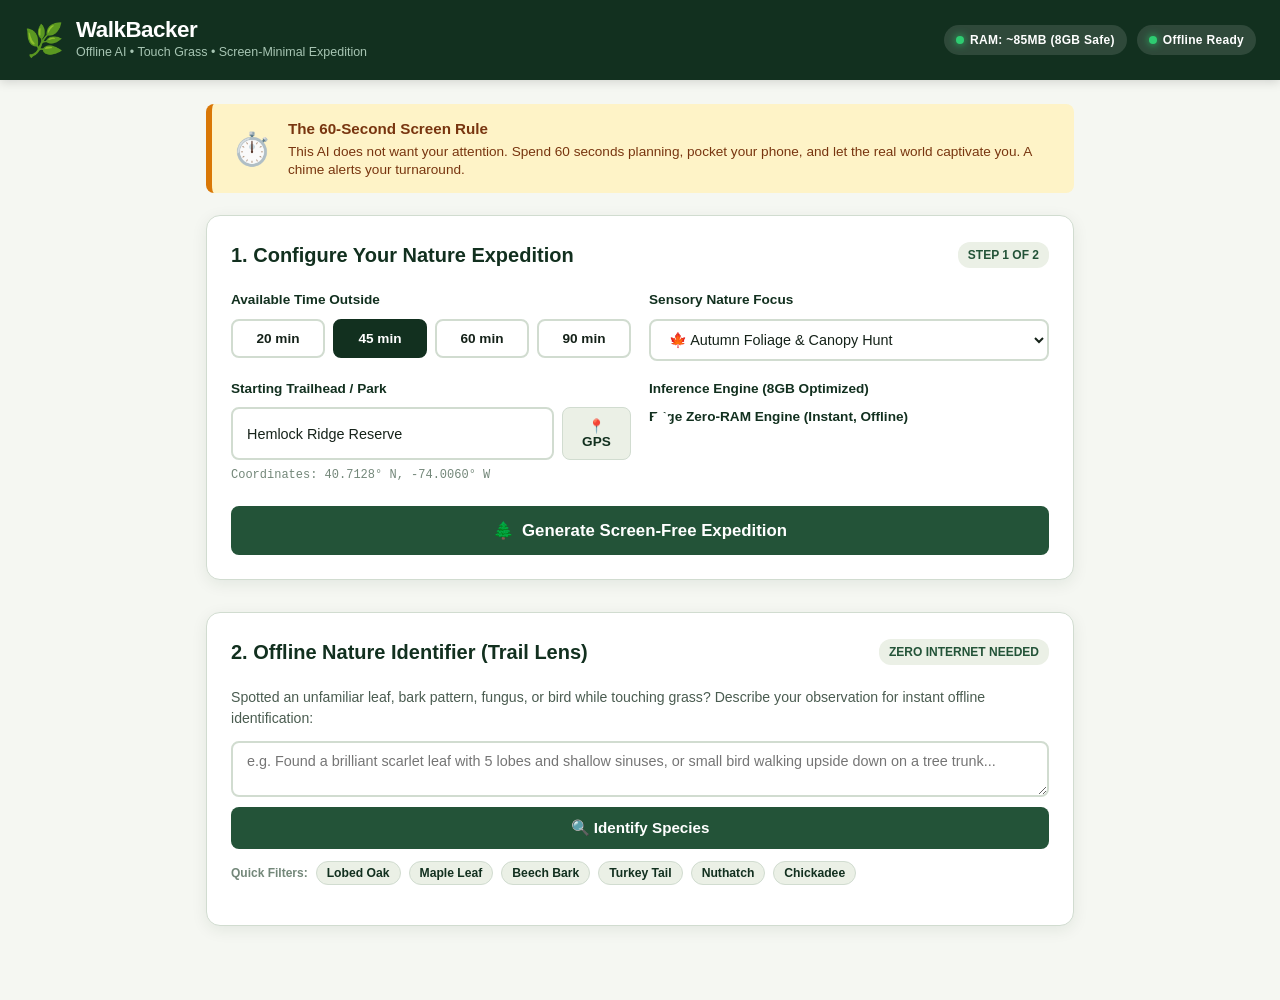
==== frontend/index.html @ 1accf00d "feat: complete WalkBacker Touch Grass offline AI expedition agent" ====
<!DOCTYPE html>
<html lang="en">
<head>
  <meta charset="UTF-8">
  <meta name="viewport" content="width=device-width, initial-scale=1.0, maximum-scale=1.0, user-scalable=no">
  <title>WalkBacker — Touch Grass Offline AI</title>
  <link rel="stylesheet" href="css/style.css">
  <link rel="icon" href="data:image/svg+xml,<svg xmlns=%22http://www.w3.org/2000/svg%22 viewBox=%220 0 100 100%22><text y=%22.9em%22 font-size=%2290%22>🌿</text></svg>">
</head>
<body>

  <!-- Top Ambient Banner -->
  <header class="app-header">
    <div class="logo-area">
      <span class="logo-icon">🌿</span>
      <div class="logo-text">
        <h1>WalkBacker</h1>
        <p class="tagline">Offline AI • Touch Grass • Screen-Minimal Expedition</p>
      </div>
    </div>
    <div class="header-status">
      <div class="status-pill ram-pill" id="ramPill" title="Local Memory Footprint">
        <span class="dot green"></span>
        <span id="ramText">RAM: ~85MB (8GB Safe)</span>
      </div>
      <div class="status-pill offline-pill" title="100% Offline Capable">
        <span class="dot green"></span>
        <span>Offline Ready</span>
      </div>
    </div>
  </header>

  <!-- Main Container -->
  <main class="main-container">

    <!-- Screen-Minimization Philosophy Banner -->
    <section class="screen-rule-card">
      <div class="rule-icon">⏱️</div>
      <div class="rule-content">
        <h3>The 60-Second Screen Rule</h3>
        <p>This AI does not want your attention. Spend 60 seconds planning, pocket your phone, and let the real world captivate you. A chime alerts your turnaround.</p>
      </div>
    </section>

    <!-- Expedition Setup Form -->
    <section class="card setup-card" id="setupSection">
      <div class="section-header">
        <h2>1. Configure Your Nature Expedition</h2>
        <span class="step-badge">Step 1 of 2</span>
      </div>

      <div class="form-grid">
        <!-- Duration Selector -->
        <div class="form-group">
          <label for="durationSelect">Available Time Outside</label>
          <div class="pill-selector" id="durationPills">
            <button type="button" class="pill-btn" data-min="20">20 min</button>
            <button type="button" class="pill-btn active" data-min="45">45 min</button>
            <button type="button" class="pill-btn" data-min="60">60 min</button>
            <button type="button" class="pill-btn" data-min="90">90 min</button>
          </div>
          <input type="hidden" id="durationMinutes" value="45">
        </div>

        <!-- Nature Vibe Selector -->
        <div class="form-group">
          <label for="vibeSelect">Sensory Nature Focus</label>
          <select id="vibeSelect" class="custom-select">
            <option value="autumn_foliage" selected>🍁 Autumn Foliage & Canopy Hunt</option>
            <option value="mindful_birding">🐦 Trailside Acoustic Birding & Silence</option>
            <option value="secret_greenway">🌿 Micro-Adventure Urban Greenway</option>
            <option value="sunset_golden_hour">🌅 Twilight Horizon & Golden Glow</option>
          </select>
        </div>

        <!-- Location Coordinates / Name -->
        <div class="form-group">
          <label for="locationName">Starting Trailhead / Park</label>
          <div class="input-with-btn">
            <input type="text" id="locationName" value="Hemlock Ridge Reserve" placeholder="e.g. Oak Hollow Park">
            <button type="button" id="btnGetGPS" class="btn-secondary" title="Use current GPS">📍 GPS</button>
          </div>
          <div class="coords-display" id="coordsDisplay">Coordinates: 40.7128° N, -74.0060° W</div>
        </div>

        <!-- Engine Preference -->
        <div class="form-group">
          <label>Inference Engine (8GB Optimized)</label>
          <div class="toggle-group">
            <label class="toggle-label">
              <input type="checkbox" id="neuralToggle">
              <span class="toggle-slider"></span>
              <span class="toggle-text" id="toggleLabel">Edge Zero-RAM Engine (Instant, Offline)</span>
            </label>
          </div>
        </div>
      </div>

      <button type="button" id="btnPlanExpedition" class="btn-primary btn-large">
        <span class="btn-icon">🌲</span> Generate Screen-Free Expedition
      </button>
    </section>

    <!-- Expedition Active View (Hidden until planned) -->
    <section class="card active-expedition-card hidden" id="activeExpeditionSection">
      
      <!-- Top Action Bar -->
      <div class="expedition-toolbar">
        <button type="button" id="btnPocketMode" class="btn-dark">🕶️ Pocket Mode (E-Ink)</button>
        <button type="button" id="btnAudioCue" class="btn-audio">🎧 Spoken Audio Guide</button>
        <button type="button" id="btnNewExpedition" class="btn-outline">↩ New Plan</button>
      </div>

      <!-- Pocket Field Card (Designed to screenshot or read in 30s) -->
      <article class="pocket-field-card" id="pocketFieldCard">
        <div class="card-header-band">
          <span class="field-card-tag">POCKET FIELD CARD</span>
          <span class="field-card-time" id="cardDuration">45 MIN EXPEDITION</span>
        </div>

        <h2 id="cardTitle" class="card-main-title">🍁 Autumn Foliage & Canopy Hunt</h2>
        <div class="card-subtitle" id="cardLocation">Starting: Hemlock Ridge Reserve</div>

        <!-- Turnaround Countdown Ribbon -->
        <div class="turnaround-ribbon">
          <div class="ribbon-item">
            <span class="label">Turnaround At</span>
            <span class="value" id="turnaroundClock">--:--</span>
          </div>
          <div class="ribbon-divider"></div>
          <div class="ribbon-item">
            <span class="label">Max Radius</span>
            <span class="value" id="maxRadiusKm">-- km</span>
          </div>
          <div class="ribbon-divider"></div>
          <div class="ribbon-item">
            <span class="label">WalkBack Bearing</span>
            <span class="value highlight" id="returnBearingVal">--° SW</span>
          </div>
        </div>

        <!-- Sensory Touch-Grass Missions -->
        <div class="missions-container">
          <h4 class="missions-title">👁️ Tactile Grounding Missions (No Screen Needed):</h4>
          <ol class="missions-list" id="missionsList">
            <!-- Dynamically populated -->
          </ol>
        </div>

        <!-- Target Botanical / Wildlife Feature -->
        <div class="species-highlight" id="speciesHighlight">
          <div class="species-icon">🍂</div>
          <div class="species-text">
            <strong id="speciesCommon">Sugar Maple</strong> <em id="speciesScientific">(Acer saccharum)</em>
            <p id="speciesCue">Hold a fallen leaf against the sun to observe clear translucent veins.</p>
          </div>
        </div>

        <div class="card-footer-tip">
          <span>📵 Tip: Put device away now. The audio chime sounds when it's time to turn back.</span>
        </div>
      </article>

      <!-- WalkBacker Compass & Trailhead Radar -->
      <div class="radar-grid">
        <!-- Live WalkBack Compass -->
        <div class="compass-box">
          <h4>🧭 WalkBacker Compass</h4>
          <p class="compass-hint">Points directly to Trailhead Base</p>
          <div class="compass-container">
            <div class="compass-dial" id="compassDial">
              <div class="compass-arrow" id="compassArrow"></div>
              <div class="cardinal-marker n">N</div>
              <div class="cardinal-marker e">E</div>
              <div class="cardinal-marker s">S</div>
              <div class="cardinal-marker w">W</div>
            </div>
          </div>
          <div class="compass-readout">
            <div class="bearing-big" id="bearingHeading">235°</div>
            <div class="cardinal-big" id="cardinalHeading">SW</div>
          </div>
          <div class="distance-home" id="distanceHome">Distance to Base: <strong>0 m</strong></div>
        </div>

        <!-- Breadcrumb Tracker & Dead Reckoning Controls -->
        <div class="breadcrumb-box">
          <h4>📍 Live Breadcrumb Tracker</h4>
          <p class="tracker-hint">Continuous on-device path recording</p>
          <div class="tracker-stats">
            <div class="stat-cell">
              <span class="stat-num" id="statDistance">0.0</span>
              <span class="stat-unit">km Walked</span>
            </div>
            <div class="stat-cell">
              <span class="stat-num" id="statCrumbs">1</span>
              <span class="stat-unit">Waypoints</span>
            </div>
            <div class="stat-cell">
              <span class="stat-num" id="statTimeRemaining">22</span>
              <span class="stat-unit">Min Outbound</span>
            </div>
          </div>

          <div class="trail-action-buttons">
            <button type="button" id="btnDropCrumb" class="btn-secondary">📌 Drop Breadcrumb</button>
            <button type="button" id="btnExportGPX" class="btn-secondary">💾 Export GPX</button>
            <button type="button" id="btnExportGeoJSON" class="btn-secondary">🗺️ GeoJSON</button>
          </div>

          <!-- Breadcrumb history list -->
          <div class="breadcrumb-trail-log" id="trailLog">
            <div class="log-entry">📍 Trailhead Base recorded</div>
          </div>
        </div>
      </div>

      <!-- Chain of Thought Transparency Viewer -->
      <details class="cot-transparency-card" id="cotDetails">
        <summary class="cot-summary">
          <span class="cot-title">🧠 View AI Chain of Thought (Reasoning Steps)</span>
          <span class="cot-tag">Context Retained</span>
        </summary>
        <div class="cot-body" id="cotBody">
          <!-- Populated dynamically with step1, step2, step3, step4 -->
        </div>
      </details>
    </section>

    <!-- Offline Nature Identifier (Trail Lens) -->
    <section class="card nature-lens-card" id="natureLensSection">
      <div class="section-header">
        <h2>2. Offline Nature Identifier (Trail Lens)</h2>
        <span class="offline-badge">Zero Internet Needed</span>
      </div>
      <p class="lens-desc">Spotted an unfamiliar leaf, bark pattern, fungus, or bird while touching grass? Describe your observation for instant offline identification:</p>

      <div class="lens-input-box">
        <textarea id="natureInput" rows="2" placeholder="e.g. Found a brilliant scarlet leaf with 5 lobes and shallow sinuses, or small bird walking upside down on a tree trunk..."></textarea>
        <button type="button" id="btnIdentify" class="btn-primary">🔍 Identify Species</button>
      </div>

      <!-- Quick Trait Pills -->
      <div class="quick-traits">
        <span class="traits-label">Quick Filters:</span>
        <button type="button" class="trait-tag" data-trait="lobed oak leaf">Lobed Oak</button>
        <button type="button" class="trait-tag" data-trait="palmate maple leaf">Maple Leaf</button>
        <button type="button" class="trait-tag" data-trait="smooth beech bark">Beech Bark</button>
        <button type="button" class="trait-tag" data-trait="turkey tail bracket">Turkey Tail</button>
        <button type="button" class="trait-tag" data-trait="upside down bird nuthatch">Nuthatch</button>
        <button type="button" class="trait-tag" data-trait="black cap chickadee">Chickadee</button>
      </div>

      <!-- Lens Identification Result Box -->
      <div class="lens-result-box hidden" id="lensResult">
        <!-- Injected dynamically -->
      </div>
    </section>

  </main>

  <!-- Pocket Mode Dark Overlay (For in-the-pocket / battery saver) -->
  <div class="pocket-overlay hidden" id="pocketOverlay">
    <div class="pocket-overlay-inner">
      <div class="pocket-top">
        <span class="pocket-time" id="overlayClock">12:00</span>
        <button type="button" id="btnExitPocket" class="btn-exit-pocket">✕ Exit Pocket Mode</button>
      </div>
      <div class="pocket-compass-center">
        <div class="pocket-arrow" id="pocketArrow"></div>
        <div class="pocket-bearing" id="pocketBearing">235° SW</div>
        <div class="pocket-distance" id="pocketDistance">450 m to Base</div>
      </div>
      <div class="pocket-turnaround-countdown" id="pocketCountdown">
        Turnaround in: <span id="countdownMin">21:45</span>
      </div>
    </div>
  </div>

  <!-- Scripts -->
  <script src="js/audio_cue.js"></script>
  <script src="js/compass.js"></script>
  <script src="js/app.js"></script>
</body>
</html>
---- frontend/css/style.css ----
/* WalkBacker — Outdoor Minimalist & Sunlight High-Contrast Styles */
:root {
  --bg-primary: #f5f7f2;
  --bg-card: #ffffff;
  --bg-subtle: #ebf0e6;
  --text-primary: #152219;
  --text-secondary: #4a5c50;
  --text-muted: #738779;
  --forest-green: #235338;
  --forest-dark: #12301f;
  --forest-light: #3d7e57;
  --autumn-amber: #d97706;
  --autumn-rust: #b45309;
  --sky-blue: #0284c7;
  --border-color: #d1dcd0;
  --border-focus: #235338;
  --card-shadow: 0 4px 16px rgba(18, 48, 31, 0.08);
  --radius-sm: 8px;
  --radius-md: 14px;
  --radius-lg: 20px;
  --font-family: -apple-system, BlinkMacSystemFont, "Segoe UI", Roboto, Helvetica, Arial, sans-serif;
  --font-mono: ui-monospace, SFMono-Regular, Menlo, Monaco, Consolas, monospace;
}

* {
  box-sizing: border-box;
  margin: 0;
  padding: 0;
  -webkit-tap-highlight-color: transparent;
}

body {
  font-family: var(--font-family);
  background-color: var(--bg-primary);
  color: var(--text-primary);
  line-height: 1.5;
  padding-bottom: 50px;
}

/* Header */
.app-header {
  display: flex;
  justify-content: space-between;
  align-items: center;
  padding: 16px 24px;
  background-color: var(--forest-dark);
  color: #ffffff;
  box-shadow: 0 2px 10px rgba(0, 0, 0, 0.15);
}

.logo-area {
  display: flex;
  align-items: center;
  gap: 12px;
}

.logo-icon {
  font-size: 2rem;
}

.logo-text h1 {
  font-size: 1.4rem;
  font-weight: 700;
  letter-spacing: -0.5px;
  line-height: 1.1;
}

.logo-text .tagline {
  font-size: 0.78rem;
  color: #a7c5b3;
}

.header-status {
  display: flex;
  gap: 10px;
}

.status-pill {
  display: flex;
  align-items: center;
  gap: 6px;
  padding: 6px 12px;
  border-radius: 20px;
  background: rgba(255, 255, 255, 0.12);
  font-size: 0.75rem;
  font-weight: 600;
  letter-spacing: 0.3px;
}

.dot {
  width: 8px;
  height: 8px;
  border-radius: 50%;
}

.dot.green {
  background-color: #2ecc71;
  box-shadow: 0 0 8px #2ecc71;
}

/* Main Layout */
.main-container {
  max-width: 900px;
  margin: 24px auto;
  padding: 0 16px;
  display: flex;
  flex-direction: column;
  gap: 22px;
}

/* 60-Second Screen Rule Banner */
.screen-rule-card {
  display: flex;
  align-items: center;
  gap: 16px;
  background-color: #fef3c7;
  border-left: 6px solid var(--autumn-amber);
  border-radius: var(--radius-sm);
  padding: 14px 20px;
  color: #78350f;
}

.rule-icon {
  font-size: 2rem;
}

.rule-content h3 {
  font-size: 0.95rem;
  font-weight: 700;
  margin-bottom: 2px;
}

.rule-content p {
  font-size: 0.85rem;
  line-height: 1.35;
}

/* Card Base */
.card {
  background-color: var(--bg-card);
  border: 1px solid var(--border-color);
  border-radius: var(--radius-md);
  padding: 24px;
  box-shadow: var(--card-shadow);
}

.section-header {
  display: flex;
  justify-content: space-between;
  align-items: center;
  margin-bottom: 20px;
}

.section-header h2 {
  font-size: 1.25rem;
  font-weight: 700;
  color: var(--forest-dark);
}

.step-badge, .offline-badge {
  font-size: 0.75rem;
  font-weight: 700;
  background: var(--bg-subtle);
  color: var(--forest-green);
  padding: 4px 10px;
  border-radius: 12px;
  text-transform: uppercase;
}

/* Form Grid */
.form-grid {
  display: grid;
  grid-template-columns: repeat(auto-fit, minmax(280px, 1fr));
  gap: 18px;
  margin-bottom: 22px;
}

.form-group label {
  display: block;
  font-size: 0.85rem;
  font-weight: 700;
  color: var(--forest-dark);
  margin-bottom: 8px;
}

/* Pill Selector */
.pill-selector {
  display: flex;
  gap: 8px;
}

.pill-btn {
  flex: 1;
  padding: 10px 0;
  border: 2px solid var(--border-color);
  background: var(--bg-card);
  color: var(--text-primary);
  border-radius: var(--radius-sm);
  font-weight: 700;
  font-size: 0.85rem;
  cursor: pointer;
  transition: all 0.15s ease;
}

.pill-btn.active {
  background: var(--forest-dark);
  color: #ffffff;
  border-color: var(--forest-dark);
}

/* Select and Inputs */
.custom-select, input[type="text"], textarea {
  width: 100%;
  padding: 10px 14px;
  border: 2px solid var(--border-color);
  border-radius: var(--radius-sm);
  font-family: inherit;
  font-size: 0.9rem;
  color: var(--text-primary);
  background: #ffffff;
  outline: none;
  transition: border-color 0.15s;
}

.custom-select:focus, input[type="text"]:focus, textarea:focus {
  border-color: var(--border-focus);
}

.input-with-btn {
  display: flex;
  gap: 8px;
}

.coords-display {
  font-size: 0.75rem;
  font-family: var(--font-mono);
  color: var(--text-muted);
  margin-top: 6px;
}

/* Toggles */
.toggle-group {
  margin-top: 4px;
}

.toggle-label {
  display: flex;
  align-items: center;
  gap: 10px;
  cursor: pointer;
  font-size: 0.85rem;
  color: var(--text-secondary);
}

.toggle-slider {
  width: 44px;
  height: 24px;
  background-color: #cbd5e1;
  border-radius: 24px;
  position: relative;
  transition: background-color 0.2s;
}

.toggle-slider::before {
  content: "";
  position: absolute;
  width: 18px;
  height: 18px;
  left: 3px;
  top: 3px;
  background: white;
  border-radius: 50%;
  transition: transform 0.2s;
}

input[type="checkbox"]:checked + .toggle-slider {
  background-color: var(--forest-green);
}

input[type="checkbox"]:checked + .toggle-slider::before {
  transform: translateX(20px);
}

input[type="checkbox"] {
  display: none;
}

/* Buttons */
.btn-primary {
  background-color: var(--forest-green);
  color: #ffffff;
  border: none;
  border-radius: var(--radius-sm);
  padding: 12px 20px;
  font-weight: 700;
  font-size: 0.95rem;
  cursor: pointer;
  transition: background 0.15s, transform 0.05s;
}

.btn-primary:hover {
  background-color: var(--forest-dark);
}

.btn-primary:active {
  transform: scale(0.98);
}

.btn-large {
  width: 100%;
  padding: 14px;
  font-size: 1.05rem;
  display: flex;
  justify-content: center;
  align-items: center;
  gap: 8px;
}

.btn-secondary {
  background-color: var(--bg-subtle);
  border: 1px solid var(--border-color);
  color: var(--forest-dark);
  border-radius: var(--radius-sm);
  padding: 10px 14px;
  font-weight: 700;
  font-size: 0.85rem;
  cursor: pointer;
}

.btn-secondary:hover {
  background-color: #dbe4d5;
}

.btn-dark {
  background: #111827;
  color: white;
  border: none;
  border-radius: var(--radius-sm);
  padding: 8px 14px;
  font-weight: 700;
  font-size: 0.85rem;
  cursor: pointer;
}

.btn-audio {
  background: var(--autumn-rust);
  color: white;
  border: none;
  border-radius: var(--radius-sm);
  padding: 8px 14px;
  font-weight: 700;
  font-size: 0.85rem;
  cursor: pointer;
}

.btn-outline {
  background: transparent;
  border: 1px solid var(--border-color);
  color: var(--text-secondary);
  border-radius: var(--radius-sm);
  padding: 8px 14px;
  font-weight: 600;
  font-size: 0.85rem;
  cursor: pointer;
}

/* Pocket Field Card */
.pocket-field-card {
  background: #fffdf9;
  border: 2px solid #3d4a3e;
  border-radius: var(--radius-md);
  padding: 24px;
  box-shadow: 0 6px 20px rgba(0, 0, 0, 0.06);
  position: relative;
  margin-top: 16px;
}

.card-header-band {
  display: flex;
  justify-content: space-between;
  border-bottom: 2px dashed #d1dcd0;
  padding-bottom: 10px;
  margin-bottom: 14px;
}

.field-card-tag {
  font-family: var(--font-mono);
  font-weight: 800;
  letter-spacing: 1px;
  font-size: 0.75rem;
  color: var(--autumn-amber);
}

.field-card-time {
  font-size: 0.8rem;
  font-weight: 700;
  color: var(--forest-dark);
}

.card-main-title {
  font-size: 1.4rem;
  font-weight: 800;
  color: var(--forest-dark);
  margin-bottom: 4px;
}

.card-subtitle {
  font-size: 0.85rem;
  color: var(--text-muted);
  margin-bottom: 16px;
}

/* Turnaround Ribbon */
.turnaround-ribbon {
  display: flex;
  background: var(--forest-dark);
  color: #ffffff;
  border-radius: var(--radius-sm);
  padding: 12px 16px;
  margin-bottom: 18px;
}

.ribbon-item {
  flex: 1;
  display: flex;
  flex-direction: column;
  align-items: center;
}

.ribbon-item .label {
  font-size: 0.72rem;
  color: #a7c5b3;
  text-transform: uppercase;
  letter-spacing: 0.5px;
}

.ribbon-item .value {
  font-size: 1.25rem;
  font-weight: 800;
  font-family: var(--font-mono);
}

.ribbon-item .value.highlight {
  color: #38bdf8;
}

.ribbon-divider {
  width: 1px;
  background: rgba(255, 255, 255, 0.2);
}

/* Missions */
.missions-container {
  margin-bottom: 18px;
}

.missions-title {
  font-size: 0.95rem;
  font-weight: 800;
  color: var(--forest-dark);
  margin-bottom: 10px;
}

.missions-list {
  padding-left: 20px;
  display: flex;
  flex-direction: column;
  gap: 10px;
}

.missions-list li {
  font-size: 0.92rem;
  color: var(--text-primary);
  line-height: 1.4;
}

/* Species Highlight */
.species-highlight {
  display: flex;
  gap: 14px;
  align-items: center;
  background: var(--bg-subtle);
  border-left: 4px solid var(--forest-green);
  padding: 12px 16px;
  border-radius: var(--radius-sm);
  margin-bottom: 14px;
}

.species-icon {
  font-size: 1.8rem;
}

.species-text strong {
  font-size: 0.95rem;
  color: var(--forest-dark);
}

.species-text em {
  font-size: 0.82rem;
  color: var(--text-muted);
}

.species-text p {
  font-size: 0.85rem;
  color: var(--text-secondary);
  margin-top: 3px;
}

.card-footer-tip {
  font-size: 0.78rem;
  color: #854d0e;
  background: #fefce8;
  padding: 8px 12px;
  border-radius: 6px;
  text-align: center;
  font-weight: 600;
}

/* Radar & Compass Grid */
.radar-grid {
  display: grid;
  grid-template-columns: repeat(auto-fit, minmax(320px, 1fr));
  gap: 18px;
  margin-top: 20px;
}

.compass-box, .breadcrumb-box {
  background: var(--bg-card);
  border: 1px solid var(--border-color);
  border-radius: var(--radius-md);
  padding: 20px;
}

.compass-box h4, .breadcrumb-box h4 {
  font-size: 1.05rem;
  font-weight: 700;
  color: var(--forest-dark);
}

.compass-hint, .tracker-hint {
  font-size: 0.78rem;
  color: var(--text-muted);
  margin-bottom: 16px;
}

/* Compass Rose */
.compass-container {
  display: flex;
  justify-content: center;
  margin: 10px 0;
}

.compass-dial {
  width: 170px;
  height: 170px;
  border-radius: 50%;
  border: 4px solid var(--forest-dark);
  background: #fbfdf9;
  position: relative;
  display: flex;
  justify-content: center;
  align-items: center;
  box-shadow: inset 0 2px 10px rgba(0, 0, 0, 0.08);
}

.cardinal-marker {
  position: absolute;
  font-weight: 900;
  font-size: 0.85rem;
  color: var(--text-muted);
}

.cardinal-marker.n { top: 6px; color: #dc2626; }
.cardinal-marker.e { right: 8px; }
.cardinal-marker.s { bottom: 6px; }
.cardinal-marker.w { left: 8px; }

.compass-arrow {
  width: 6px;
  height: 120px;
  position: absolute;
  transform-origin: center center;
  transform: rotate(235deg);
  transition: transform 0.25s ease-out;
}

.compass-arrow::before {
  content: "";
  position: absolute;
  top: 0;
  left: -8px;
  width: 0;
  height: 0;
  border-left: 11px solid transparent;
  border-right: 11px solid transparent;
  border-bottom: 35px solid #dc2626; /* Needle tip points home */
}

.compass-arrow::after {
  content: "";
  position: absolute;
  bottom: 0;
  left: -6px;
  width: 0;
  height: 0;
  border-left: 9px solid transparent;
  border-right: 9px solid transparent;
  border-top: 25px solid #64748b;
}

.compass-readout {
  display: flex;
  justify-content: center;
  align-items: baseline;
  gap: 8px;
  margin-top: 10px;
}

.bearing-big {
  font-size: 2.2rem;
  font-weight: 900;
  font-family: var(--font-mono);
  color: var(--forest-dark);
}

.cardinal-big {
  font-size: 1.4rem;
  font-weight: 800;
  color: var(--autumn-amber);
}

.distance-home {
  text-align: center;
  font-size: 0.88rem;
  color: var(--text-secondary);
  margin-top: 4px;
}

/* Tracker Box */
.tracker-stats {
  display: flex;
  gap: 10px;
  margin-bottom: 16px;
}

.stat-cell {
  flex: 1;
  background: var(--bg-subtle);
  border-radius: var(--radius-sm);
  padding: 12px 8px;
  text-align: center;
}

.stat-num {
  display: block;
  font-size: 1.4rem;
  font-weight: 800;
  font-family: var(--font-mono);
  color: var(--forest-dark);
}

.stat-unit {
  font-size: 0.72rem;
  font-weight: 700;
  color: var(--text-muted);
}

.trail-action-buttons {
  display: flex;
  gap: 8px;
  margin-bottom: 14px;
}

.trail-action-buttons .btn-secondary {
  flex: 1;
  padding: 8px;
  font-size: 0.8rem;
}

.breadcrumb-trail-log {
  max-height: 110px;
  overflow-y: auto;
  border: 1px solid var(--border-color);
  border-radius: 6px;
  padding: 8px;
  font-size: 0.78rem;
  font-family: var(--font-mono);
  background: #fdfdfd;
}

.log-entry {
  padding: 3px 0;
  border-bottom: 1px solid #f1f5f0;
}

/* Chain of Thought Details */
.cot-transparency-card {
  margin-top: 20px;
  background: #fcfdfc;
  border: 1px solid #c8d8c6;
  border-radius: var(--radius-md);
  padding: 14px 18px;
}

.cot-summary {
  display: flex;
  justify-content: space-between;
  align-items: center;
  cursor: pointer;
  font-weight: 700;
  font-size: 0.95rem;
  color: var(--forest-dark);
}

.cot-tag {
  font-size: 0.72rem;
  background: #e2f0df;
  color: var(--forest-green);
  padding: 3px 8px;
  border-radius: 10px;
}

.cot-body {
  margin-top: 14px;
  padding-top: 14px;
  border-top: 1px dashed #c8d8c6;
  display: flex;
  flex-direction: column;
  gap: 12px;
}

.cot-step-box {
  background: #ffffff;
  border-left: 3px solid var(--forest-green);
  padding: 10px 14px;
  border-radius: 4px;
  font-size: 0.85rem;
  line-height: 1.45;
}

.cot-step-box strong {
  display: block;
  font-size: 0.88rem;
  color: var(--forest-dark);
  margin-bottom: 4px;
}

/* Offline Nature Identifier Section */
.nature-lens-card {
  margin-top: 10px;
}

.lens-desc {
  font-size: 0.88rem;
  color: var(--text-secondary);
  margin-bottom: 12px;
}

.lens-input-box {
  display: flex;
  flex-direction: column;
  gap: 10px;
  margin-bottom: 12px;
}

.quick-traits {
  display: flex;
  flex-wrap: wrap;
  gap: 8px;
  align-items: center;
  margin-bottom: 16px;
}

.traits-label {
  font-size: 0.75rem;
  font-weight: 700;
  color: var(--text-muted);
}

.trait-tag {
  background: var(--bg-subtle);
  border: 1px solid var(--border-color);
  border-radius: 14px;
  padding: 4px 10px;
  font-size: 0.76rem;
  font-weight: 600;
  color: var(--forest-dark);
  cursor: pointer;
}

.trait-tag:hover {
  background: #dbe4d5;
}

.lens-result-box {
  background: #f8faf6;
  border: 1.5px solid var(--forest-green);
  border-radius: var(--radius-sm);
  padding: 16px;
}

/* Pocket Mode Overlay */
.pocket-overlay {
  position: fixed;
  inset: 0;
  background-color: #000000;
  color: #ffffff;
  z-index: 9999;
  display: flex;
  justify-content: center;
  align-items: center;
  padding: 24px;
}

.pocket-overlay-inner {
  width: 100%;
  max-width: 400px;
  height: 90vh;
  display: flex;
  flex-direction: column;
  justify-content: space-between;
  text-align: center;
}

.pocket-top {
  display: flex;
  justify-content: space-between;
  align-items: center;
}

.pocket-time {
  font-family: var(--font-mono);
  font-size: 1.2rem;
  color: #94a3b8;
}

.btn-exit-pocket {
  background: #1e293b;
  color: #ffffff;
  border: 1px solid #475569;
  padding: 6px 12px;
  border-radius: 20px;
  font-size: 0.8rem;
  cursor: pointer;
}

.pocket-compass-center {
  display: flex;
  flex-direction: column;
  align-items: center;
  gap: 14px;
}

.pocket-arrow {
  width: 12px;
  height: 160px;
  position: relative;
  transform: rotate(235deg);
  transition: transform 0.2s ease-out;
}

.pocket-arrow::before {
  content: "";
  position: absolute;
  top: 0;
  left: -18px;
  width: 0;
  height: 0;
  border-left: 24px solid transparent;
  border-right: 24px solid transparent;
  border-bottom: 55px solid #22c55e; /* Crisp green arrow pointing home */
}

.pocket-bearing {
  font-size: 3rem;
  font-weight: 900;
  font-family: var(--font-mono);
  color: #ffffff;
}

.pocket-distance {
  font-size: 1.4rem;
  color: #94a3b8;
}

.pocket-turnaround-countdown {
  font-size: 1.2rem;
  color: #e2e8f0;
  background: #1e293b;
  padding: 14px;
  border-radius: 12px;
}

.pocket-turnaround-countdown span {
  color: #f59e0b;
  font-weight: 800;
  font-family: var(--font-mono);
}

.hidden {
  display: none !important;
}

/* Responsive adjustments */
@media (max-width: 600px) {
  .app-header {
    flex-direction: column;
    align-items: flex-start;
    gap: 10px;
  }
  .header-status {
    width: 100%;
    justify-content: space-between;
  }
  .turnaround-ribbon {
    flex-direction: column;
    gap: 10px;
  }
  .ribbon-divider {
    display: none;
  }
}
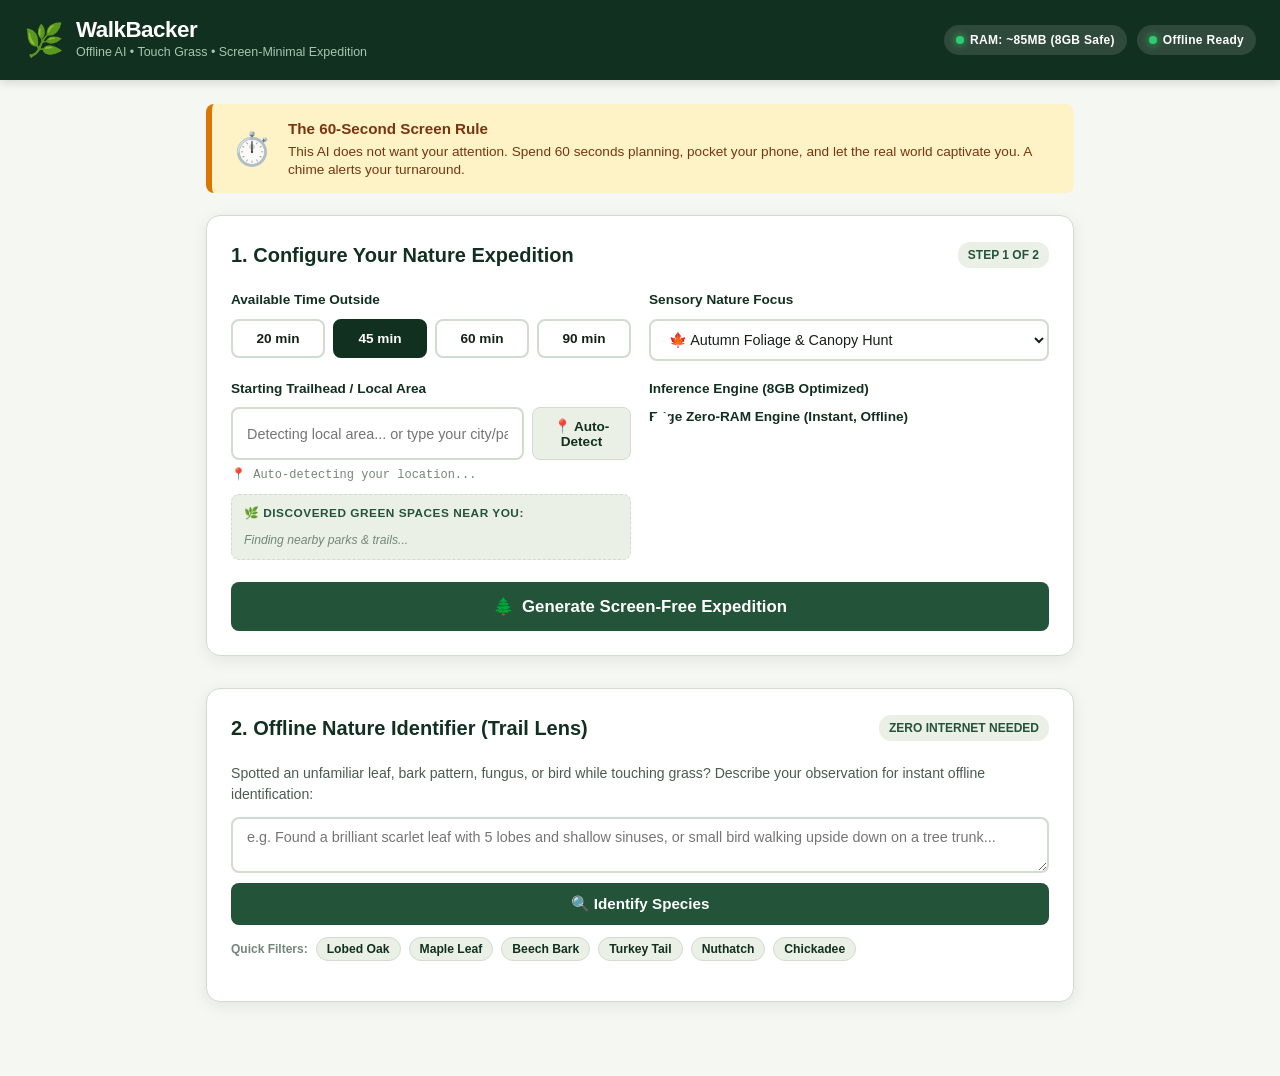
==== commit bb280c43: "feat: add automatic location detection, OSM reverse geocoding, and local green space discovery" ====
--- a/frontend/index.html
+++ b/frontend/index.html
@@ -74,13 +74,21 @@
         </div>
 
         <!-- Location Coordinates / Name -->
-        <div class="form-group">
-          <label for="locationName">Starting Trailhead / Park</label>
+        <div class="form-group location-form-group">
+          <label for="locationName">Starting Trailhead / Local Area</label>
           <div class="input-with-btn">
-            <input type="text" id="locationName" value="Hemlock Ridge Reserve" placeholder="e.g. Oak Hollow Park">
-            <button type="button" id="btnGetGPS" class="btn-secondary" title="Use current GPS">📍 GPS</button>
-          </div>
-          <div class="coords-display" id="coordsDisplay">Coordinates: 40.7128° N, -74.0060° W</div>
+            <input type="text" id="locationName" value="" placeholder="Detecting local area... or type your city/park">
+            <button type="button" id="btnGetGPS" class="btn-secondary" title="Detect GPS / IP Location">📍 Auto-Detect</button>
+          </div>
+          <div class="coords-display" id="coordsDisplay">📍 Detecting location...</div>
+          
+          <!-- Discovered Local Nature Spaces -->
+          <div class="nearby-nature-box" id="nearbyNatureBox">
+            <span class="nearby-label">🌿 Discovered Green Spaces Near You:</span>
+            <div class="nature-chips-container" id="natureChipsContainer">
+              <span class="chip-loading">Finding nearby parks & trails...</span>
+            </div>
+          </div>
         </div>
 
         <!-- Engine Preference -->
--- a/frontend/css/style.css
+++ b/frontend/css/style.css
@@ -920,3 +920,61 @@
     display: none;
   }
 }
+
+/* Nearby Nature Discovery Box */
+.nearby-nature-box {
+  margin-top: 10px;
+  background: var(--bg-subtle);
+  border: 1px dashed var(--border-color);
+  border-radius: var(--radius-sm);
+  padding: 10px 12px;
+}
+
+.nearby-label {
+  display: block;
+  font-size: 0.74rem;
+  font-weight: 700;
+  text-transform: uppercase;
+  letter-spacing: 0.5px;
+  color: var(--forest-green);
+  margin-bottom: 8px;
+}
+
+.nature-chips-container {
+  display: flex;
+  flex-wrap: wrap;
+  gap: 6px;
+}
+
+.chip-loading {
+  font-size: 0.76rem;
+  color: var(--text-muted);
+  font-style: italic;
+}
+
+.nature-chip {
+  background: #ffffff;
+  border: 1px solid var(--border-color);
+  color: var(--forest-dark);
+  font-size: 0.78rem;
+  font-weight: 600;
+  padding: 4px 10px;
+  border-radius: 14px;
+  cursor: pointer;
+  transition: all 0.15s ease;
+  display: inline-flex;
+  align-items: center;
+  gap: 4px;
+}
+
+.nature-chip:hover {
+  background: var(--forest-dark);
+  color: #ffffff;
+  border-color: var(--forest-dark);
+}
+
+.nature-chip.active {
+  background: var(--forest-green);
+  color: #ffffff;
+  border-color: var(--forest-green);
+}
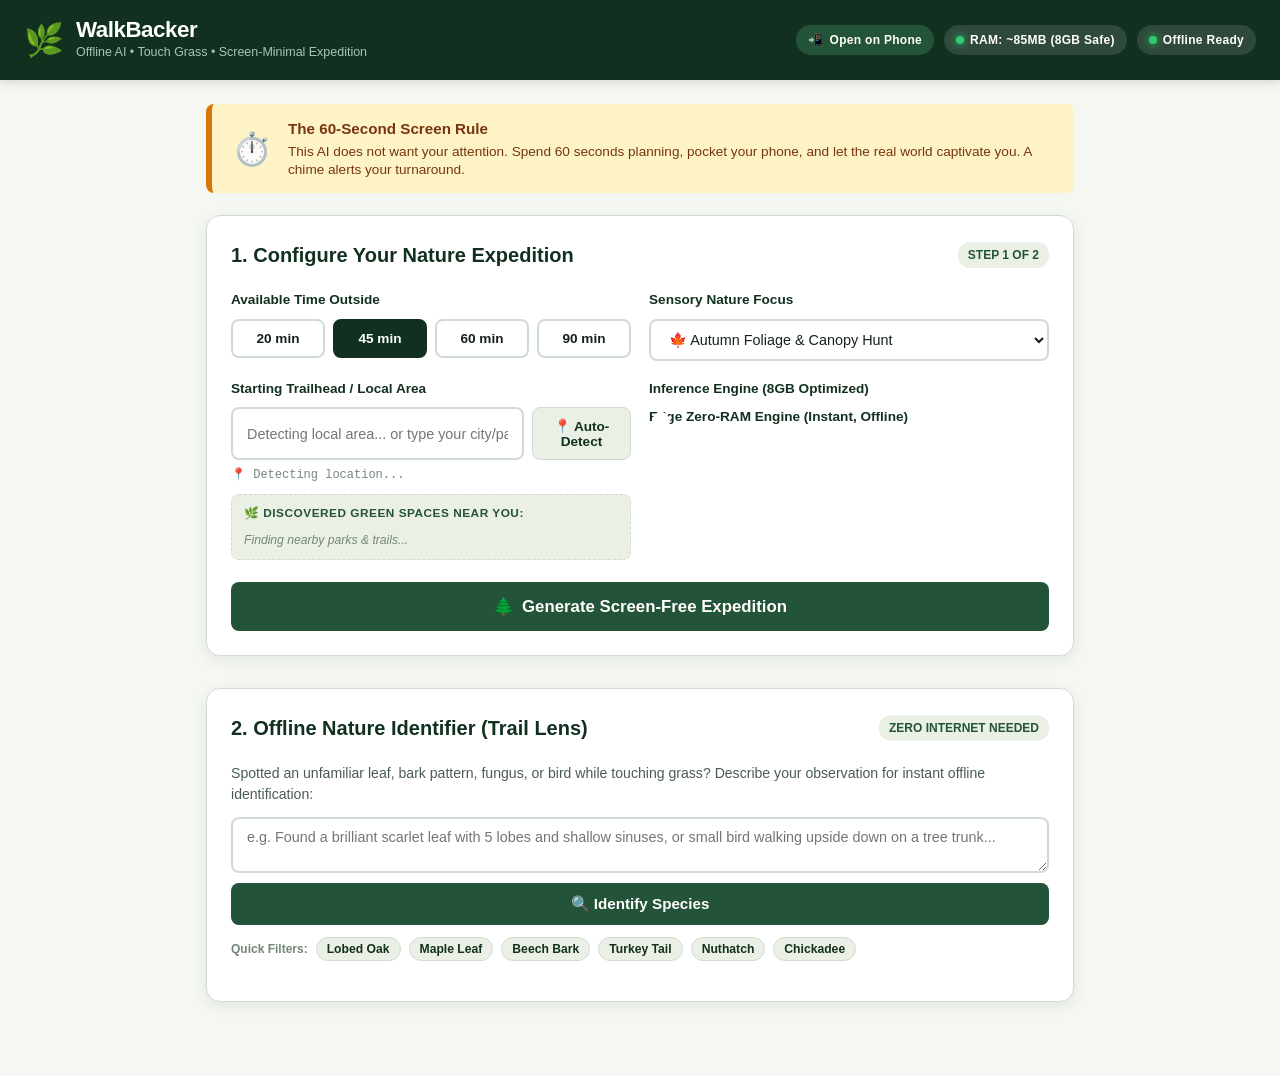
==== commit 559e8a5d: "feat: add PWA mobile offline support, phone modal, and GitHub Pages workflow" ====
--- a/frontend/index.html
+++ b/frontend/index.html
@@ -3,7 +3,9 @@
 <head>
   <meta charset="UTF-8">
   <meta name="viewport" content="width=device-width, initial-scale=1.0, maximum-scale=1.0, user-scalable=no">
+  <meta name="theme-color" content="#12301f">
   <title>WalkBacker — Touch Grass Offline AI</title>
+  <link rel="manifest" href="manifest.json">
   <link rel="stylesheet" href="css/style.css">
   <link rel="icon" href="data:image/svg+xml,<svg xmlns=%22http://www.w3.org/2000/svg%22 viewBox=%220 0 100 100%22><text y=%22.9em%22 font-size=%2290%22>🌿</text></svg>">
 </head>
@@ -19,6 +21,10 @@
       </div>
     </div>
     <div class="header-status">
+      <button type="button" class="status-pill phone-pill" id="btnOpenPhoneModal" title="Open on Mobile Phone">
+        <span>📲</span>
+        <span>Open on Phone</span>
+      </button>
       <div class="status-pill ram-pill" id="ramPill" title="Local Memory Footprint">
         <span class="dot green"></span>
         <span id="ramText">RAM: ~85MB (8GB Safe)</span>
@@ -285,7 +291,56 @@
     </div>
   </div>
 
+  <!-- Phone Sync Modal -->
+  <div class="modal-backdrop hidden" id="phoneModalBackdrop">
+    <div class="phone-modal">
+      <div class="phone-modal-header">
+        <h3>📲 Take WalkBacker on Your Phone</h3>
+        <button type="button" class="btn-close-modal" id="btnClosePhoneModal">✕</button>
+      </div>
+      <div class="phone-modal-body">
+        <p class="modal-sub">Step outside with your phone in your pocket. No laptop needed!</p>
+
+        <!-- Method 1: Local Wi-Fi / Hotspot -->
+        <div class="modal-step-card">
+          <span class="step-num">Step 1</span>
+          <div class="step-desc">
+            <strong>Connect Phone to Same Wi-Fi (or Laptop Hotspot)</strong>
+            <p>On your phone's browser, open this address:</p>
+            <div class="phone-url-pill" id="phoneUrlPill">
+              <span id="phoneLanUrl">http://10.26.136.19:8000</span>
+              <button type="button" id="btnCopyPhoneUrl" class="btn-copy">📋 Copy</button>
+            </div>
+          </div>
+        </div>
+
+        <!-- Method 2: Offline PWA Installation -->
+        <div class="modal-step-card">
+          <span class="step-num">Step 2</span>
+          <div class="step-desc">
+            <strong>Install as Native App (100% Offline in the Woods)</strong>
+            <p>Once opened on your phone:</p>
+            <ul class="modal-instructions">
+              <li><strong>Chrome / Android:</strong> Tap the 3 dots <strong>⋮</strong> &gt; <strong>"Install app"</strong> or <strong>"Add to Home screen"</strong>.</li>
+              <li><strong>Safari / iPhone:</strong> Tap the Share button <strong>⎙</strong> &gt; <strong>"Add to Home Screen"</strong>.</li>
+            </ul>
+            <div class="pwa-benefit">
+              ✓ Once installed, WalkBacker caches 100% offline. You can walk into the deep woods with <strong>zero mobile data, zero laptop connection, and airplane mode!</strong>
+            </div>
+          </div>
+        </div>
+
+        <!-- QR Code container -->
+        <div class="qr-container">
+          <img id="qrCodeImg" src="https://api.qrserver.com/v1/create-qr-code/?size=160x160&data=http://10.26.136.19:8000" alt="Scan QR Code with Phone Camera" width="160" height="160">
+          <span class="qr-caption">Point your phone camera here to open directly</span>
+        </div>
+      </div>
+    </div>
+  </div>
+
   <!-- Scripts -->
+  <script src="js/client_engine.js"></script>
   <script src="js/audio_cue.js"></script>
   <script src="js/compass.js"></script>
   <script src="js/app.js"></script>
--- a/frontend/css/style.css
+++ b/frontend/css/style.css
@@ -978,3 +978,177 @@
   color: #ffffff;
   border-color: var(--forest-green);
 }
+
+/* Phone Modal & PWA */
+.phone-pill {
+  background: var(--forest-green);
+  color: #ffffff;
+  border: none;
+  cursor: pointer;
+  transition: transform 0.1s, background 0.15s;
+}
+
+.phone-pill:hover {
+  background: var(--forest-light);
+  transform: translateY(-1px);
+}
+
+.modal-backdrop {
+  position: fixed;
+  inset: 0;
+  background: rgba(0, 0, 0, 0.65);
+  backdrop-filter: blur(4px);
+  z-index: 9990;
+  display: flex;
+  justify-content: center;
+  align-items: center;
+  padding: 16px;
+}
+
+.phone-modal {
+  background: #ffffff;
+  width: 100%;
+  max-width: 480px;
+  border-radius: var(--radius-md);
+  box-shadow: 0 10px 30px rgba(0, 0, 0, 0.25);
+  overflow: hidden;
+  max-height: 90vh;
+  display: flex;
+  flex-direction: column;
+}
+
+.phone-modal-header {
+  background: var(--forest-dark);
+  color: #ffffff;
+  padding: 16px 20px;
+  display: flex;
+  justify-content: space-between;
+  align-items: center;
+}
+
+.phone-modal-header h3 {
+  font-size: 1.1rem;
+  font-weight: 700;
+}
+
+.btn-close-modal {
+  background: transparent;
+  border: none;
+  color: #ffffff;
+  font-size: 1.2rem;
+  cursor: pointer;
+  padding: 4px;
+}
+
+.phone-modal-body {
+  padding: 20px;
+  overflow-y: auto;
+  display: flex;
+  flex-direction: column;
+  gap: 14px;
+}
+
+.modal-sub {
+  font-size: 0.88rem;
+  color: var(--text-secondary);
+}
+
+.modal-step-card {
+  display: flex;
+  gap: 12px;
+  background: var(--bg-subtle);
+  border-radius: var(--radius-sm);
+  padding: 12px;
+}
+
+.step-num {
+  font-size: 0.72rem;
+  font-weight: 800;
+  background: var(--forest-dark);
+  color: white;
+  padding: 2px 8px;
+  border-radius: 8px;
+  height: fit-content;
+  white-space: nowrap;
+}
+
+.step-desc {
+  flex: 1;
+}
+
+.step-desc strong {
+  display: block;
+  font-size: 0.9rem;
+  color: var(--forest-dark);
+  margin-bottom: 4px;
+}
+
+.step-desc p {
+  font-size: 0.8rem;
+  color: var(--text-secondary);
+  margin-bottom: 6px;
+}
+
+.phone-url-pill {
+  display: flex;
+  align-items: center;
+  justify-content: space-between;
+  background: #ffffff;
+  border: 1px solid var(--border-color);
+  padding: 6px 10px;
+  border-radius: 6px;
+  font-family: var(--font-mono);
+  font-size: 0.85rem;
+  font-weight: 700;
+  color: var(--forest-dark);
+}
+
+.btn-copy {
+  background: var(--bg-subtle);
+  border: 1px solid var(--border-color);
+  border-radius: 4px;
+  padding: 2px 8px;
+  font-size: 0.75rem;
+  font-weight: 700;
+  cursor: pointer;
+}
+
+.modal-instructions {
+  padding-left: 18px;
+  font-size: 0.8rem;
+  color: var(--text-secondary);
+  display: flex;
+  flex-direction: column;
+  gap: 4px;
+}
+
+.pwa-benefit {
+  background: #ecfdf5;
+  border-left: 3px solid #10b981;
+  padding: 8px 10px;
+  border-radius: 4px;
+  font-size: 0.78rem;
+  color: #065f46;
+  margin-top: 8px;
+}
+
+.qr-container {
+  display: flex;
+  flex-direction: column;
+  align-items: center;
+  gap: 8px;
+  padding-top: 8px;
+  border-top: 1px dashed var(--border-color);
+}
+
+.qr-container img {
+  border-radius: 8px;
+  border: 4px solid #ffffff;
+  box-shadow: 0 2px 8px rgba(0,0,0,0.1);
+}
+
+.qr-caption {
+  font-size: 0.75rem;
+  color: var(--text-muted);
+}
+
